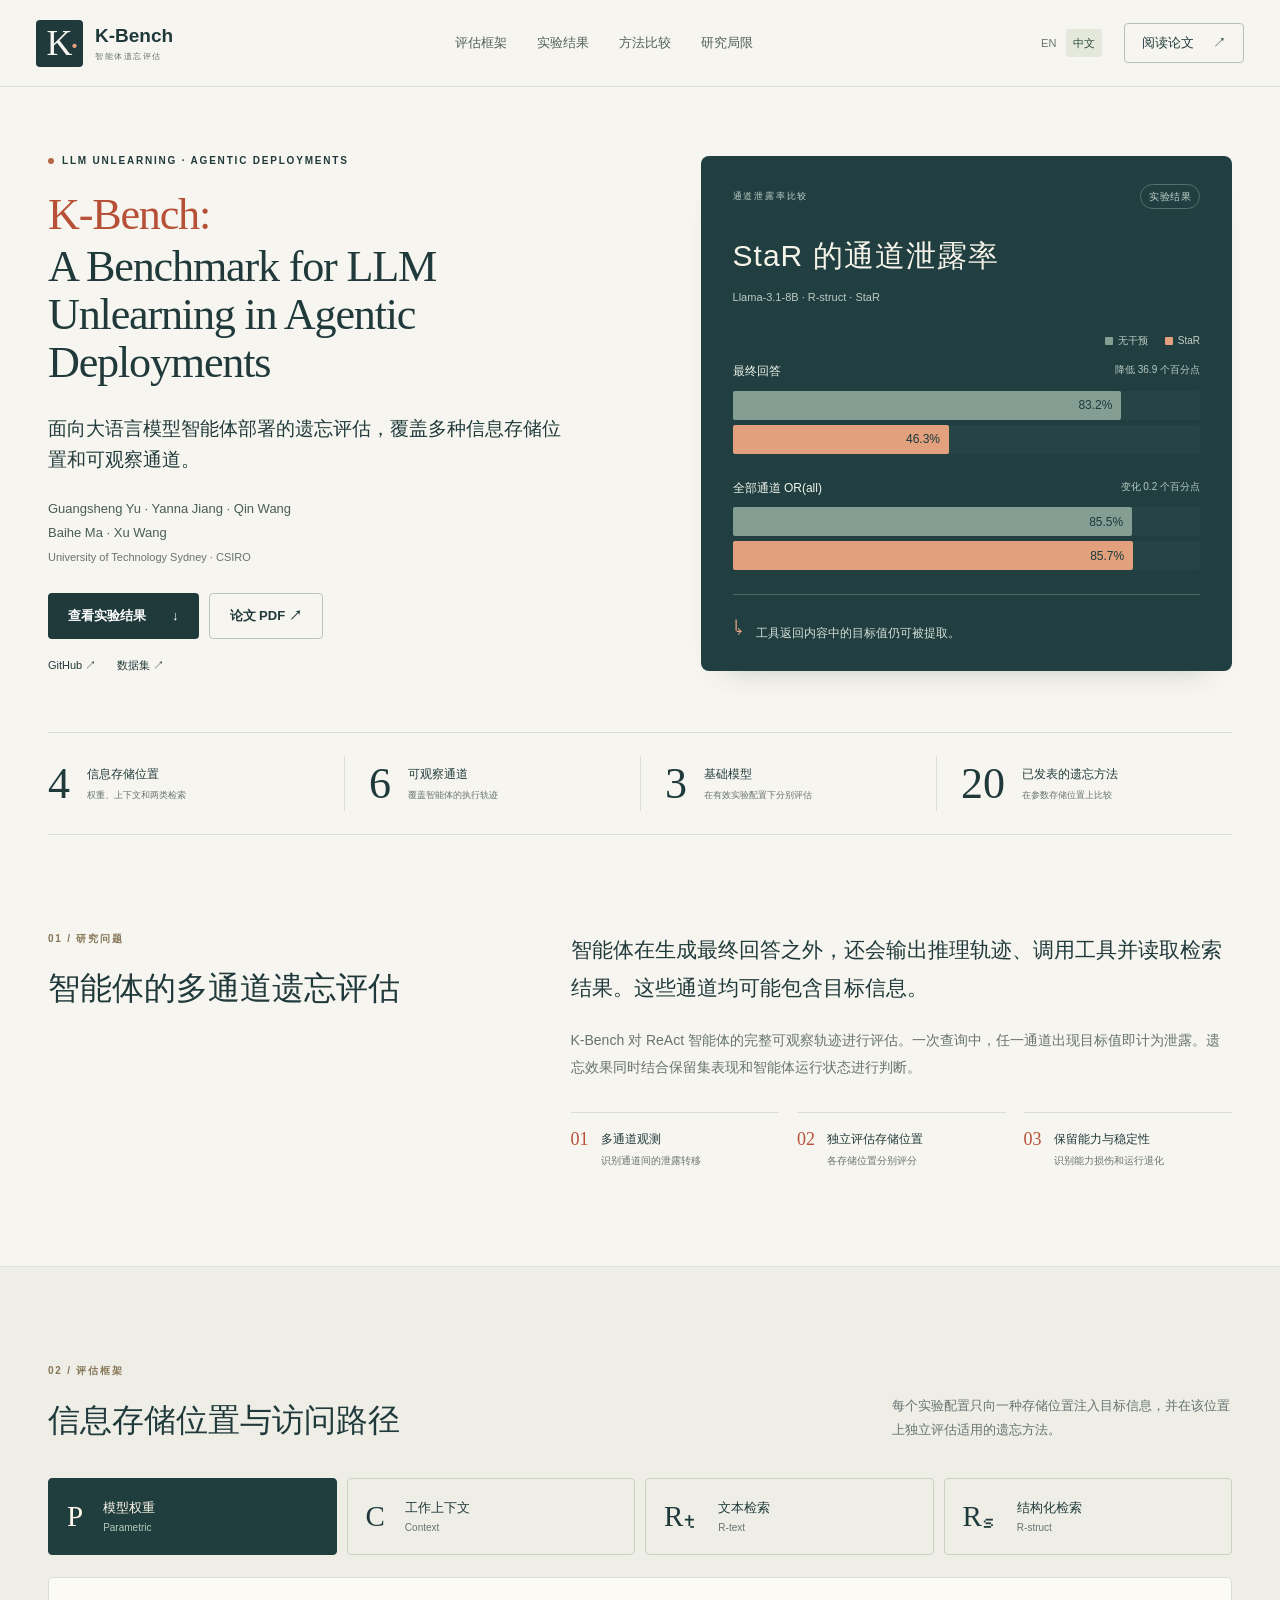
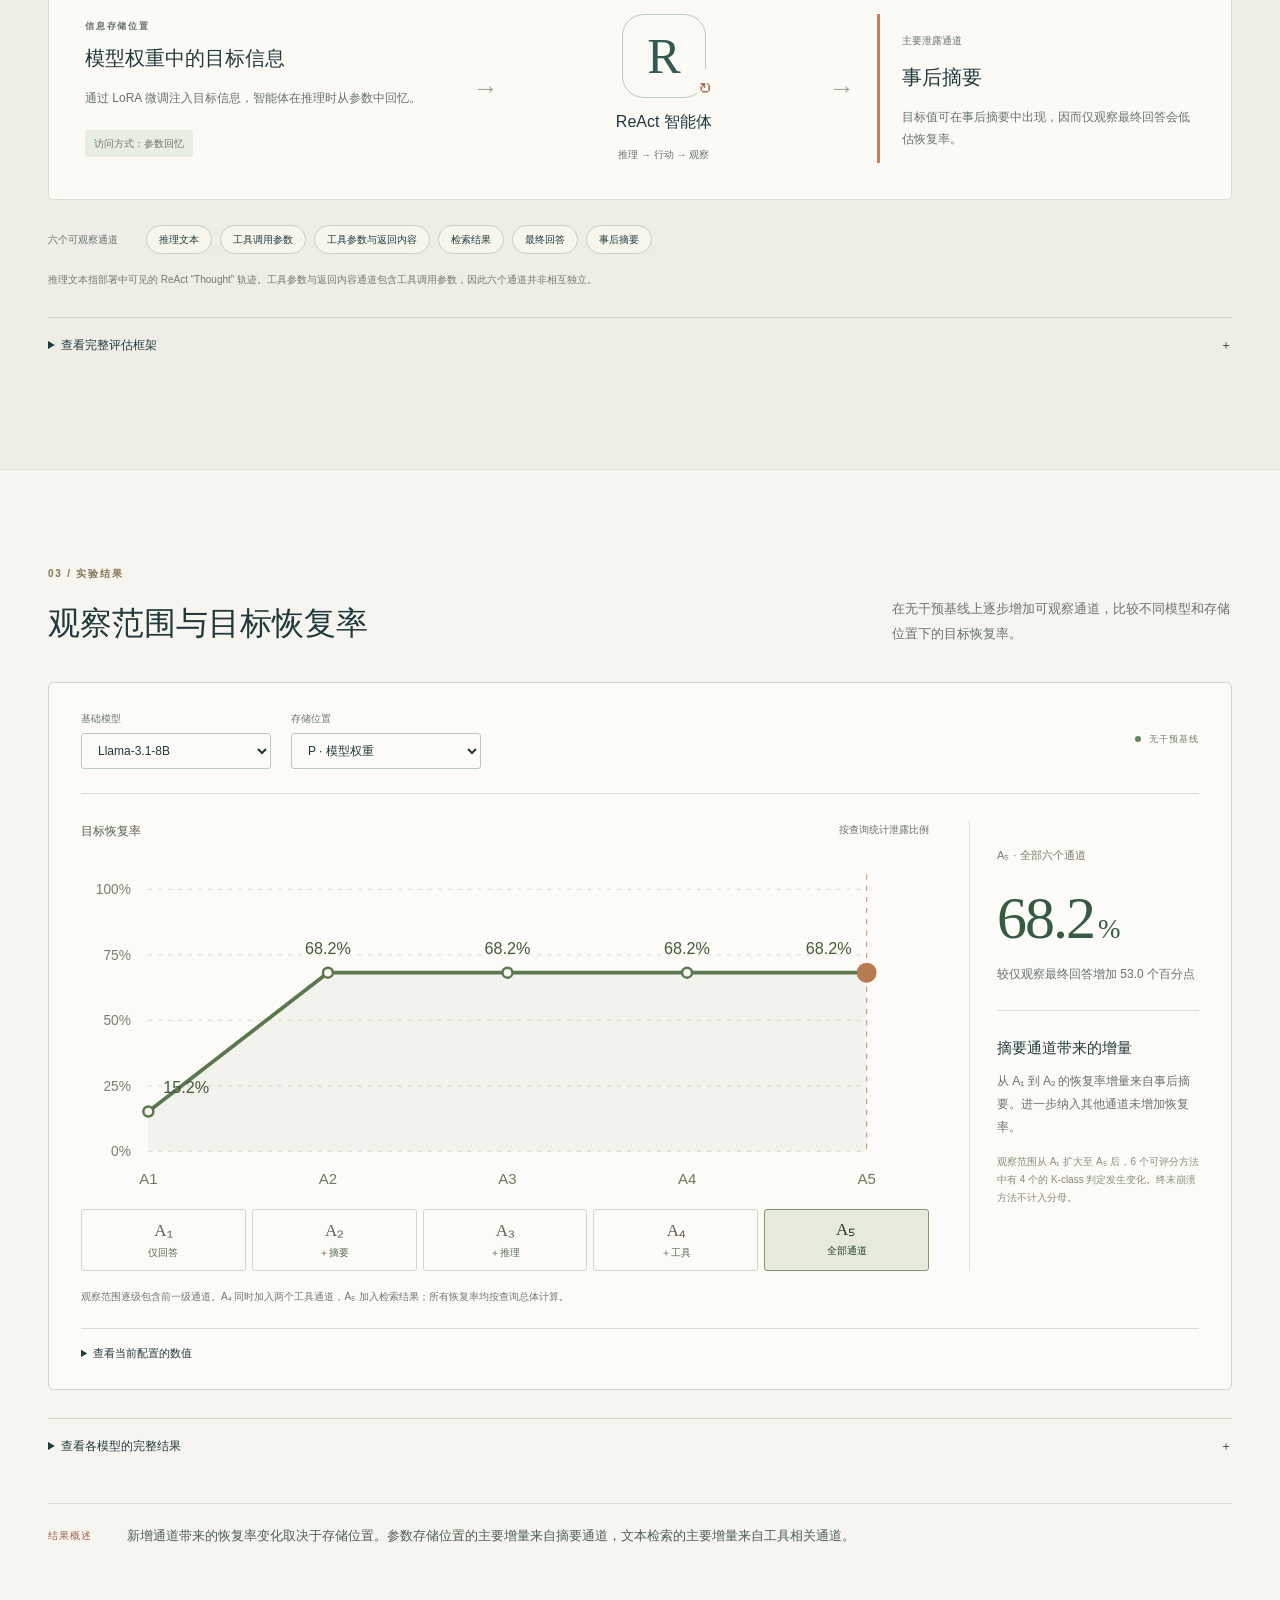
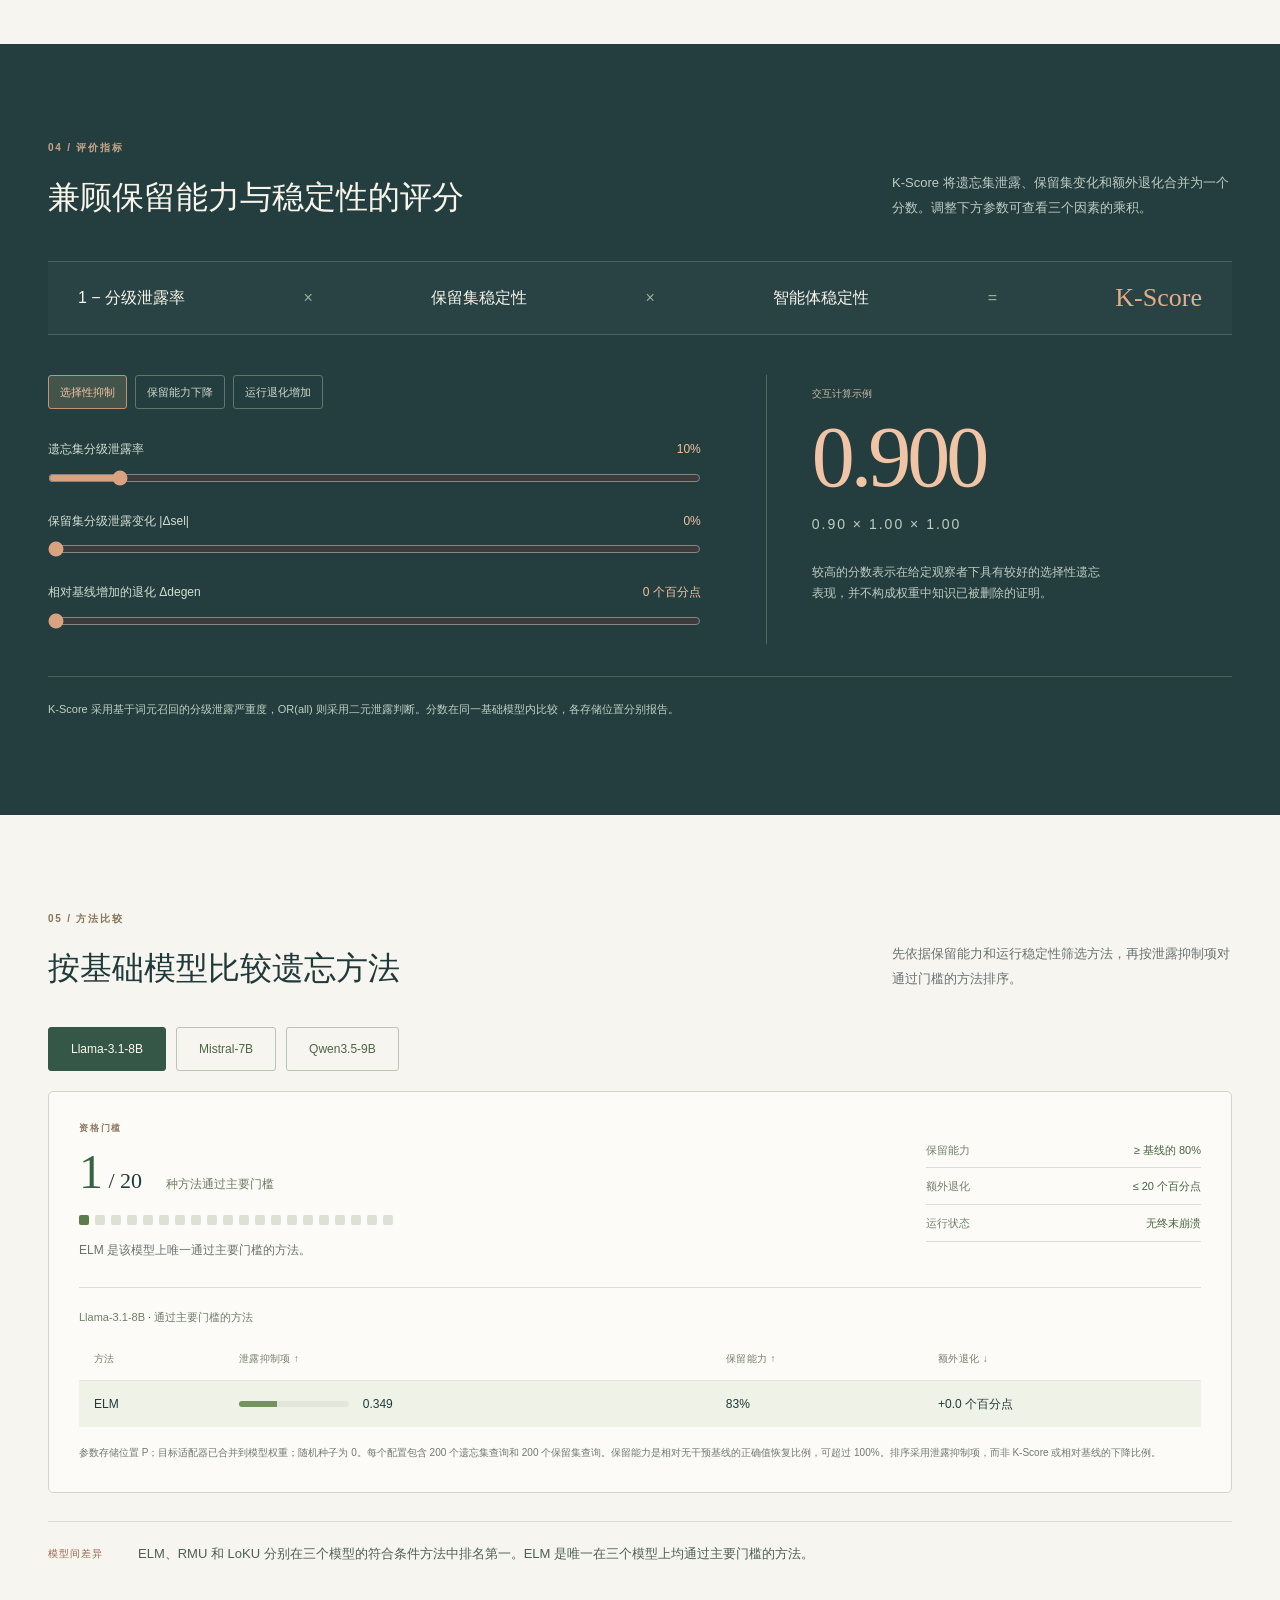
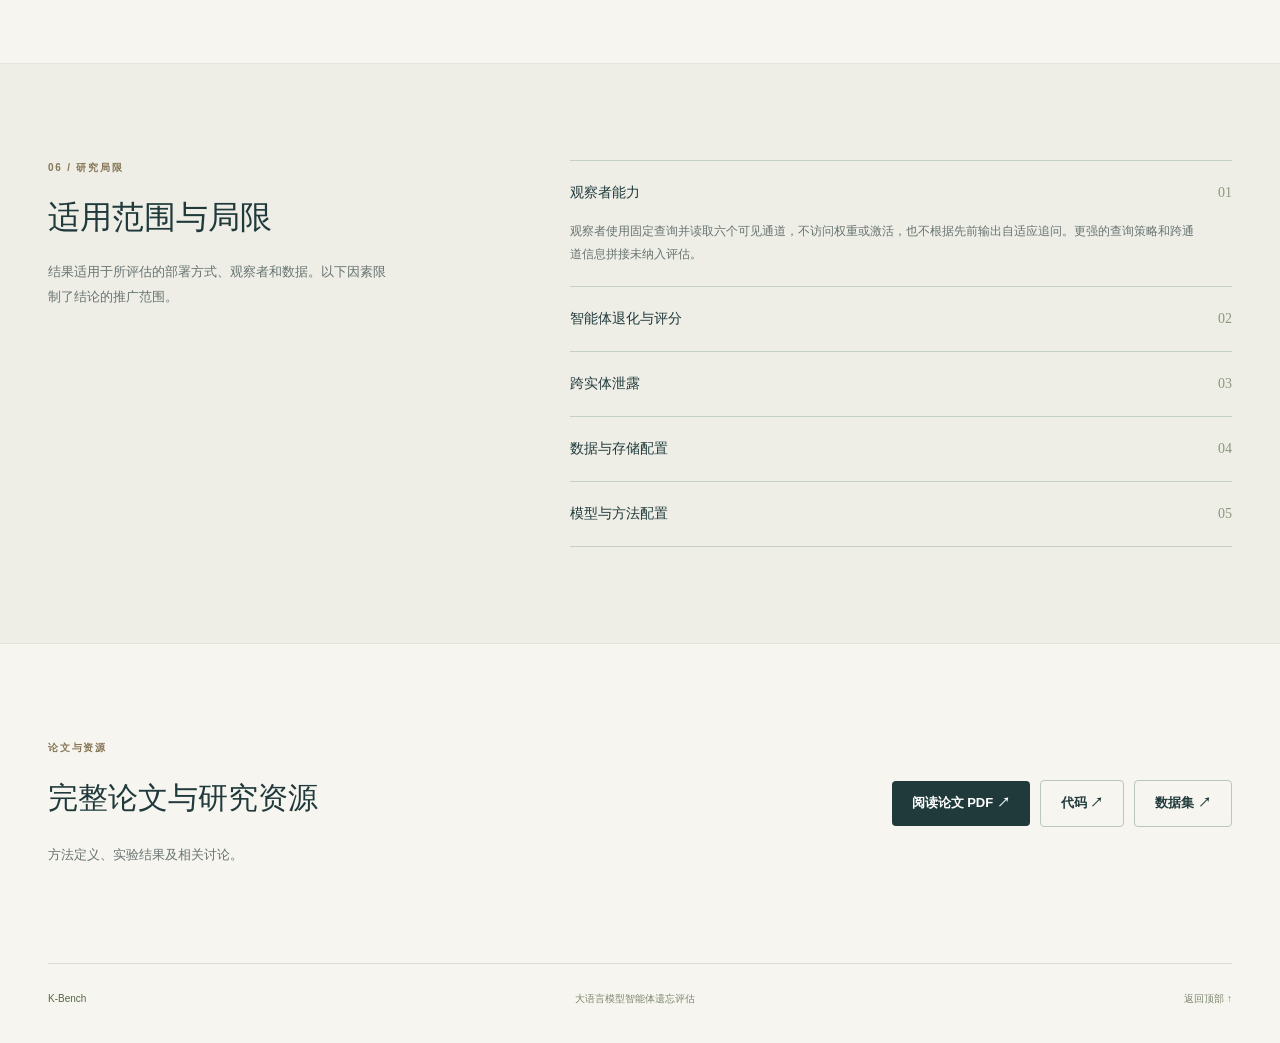
==== docs/zh/index.html @ 3357fdaf "Add bilingual K-Bench project website" ====
<!DOCTYPE html>

<html lang="zh-CN"><head><meta charset="utf-8"/><meta content="width=device-width, initial-scale=1" name="viewport"/><title>K-Bench: A Benchmark for LLM Unlearning in Agentic Deployments</title><link href="../assets/favicon.svg" rel="icon" type="image/svg+xml"/><link href="../styles.css" rel="stylesheet"/><script defer="" src="../data.js"></script><script defer="" src="../script.js"></script> <meta content="K-Bench 评估大语言模型智能体在不同信息存储位置和可观察通道上的遗忘效果，并结合保留能力与运行稳定性进行评分。" name="description"/>
<meta content="#f7f5ef" name="theme-color"/>
<meta content="K-Bench: A Benchmark for LLM Unlearning in Agentic Deployments" property="og:title"/>
<meta content="K-Bench 评估大语言模型智能体在不同信息存储位置和可观察通道上的遗忘效果，并结合保留能力与运行稳定性进行评分。" property="og:description"/>
<meta content="website" property="og:type"/>
<meta content="summary" name="twitter:card"/>
<meta content="K-Bench: A Benchmark for LLM Unlearning in Agentic Deployments" name="twitter:title"/>
<meta content="K-Bench 评估大语言模型智能体在不同信息存储位置和可观察通道上的遗忘效果，并结合保留能力与运行稳定性进行评分。" name="twitter:description"/>
  <meta name="description" content="K-Bench 评估大语言模型智能体在不同信息存储位置和可观察通道上的遗忘效果，并结合保留能力与运行稳定性进行评分。">
  <meta name="theme-color" content="#f7f5ef">
  <meta property="og:title" content="K-Bench: A Benchmark for LLM Unlearning in Agentic Deployments">
  <meta property="og:description" content="K-Bench 评估大语言模型智能体在不同信息存储位置和可观察通道上的遗忘效果，并结合保留能力与运行稳定性进行评分。">
  <meta property="og:type" content="website">
  <meta name="twitter:card" content="summary">
  <meta name="twitter:title" content="K-Bench: A Benchmark for LLM Unlearning in Agentic Deployments">
  <meta name="twitter:description" content="K-Bench 评估大语言模型智能体在不同信息存储位置和可观察通道上的遗忘效果，并结合保留能力与运行稳定性进行评分。">
  <meta property="og:url" content="https://onireimu.github.io/kbench/zh/">
  <meta property="og:image" content="https://onireimu.github.io/kbench/assets/overview.png">
  <link rel="canonical" href="https://onireimu.github.io/kbench/zh/">
  <link rel="alternate" hreflang="en" href="https://onireimu.github.io/kbench/" data-generated="alternate">
  <link rel="alternate" hreflang="zh-CN" href="https://onireimu.github.io/kbench/zh/" data-generated="alternate">
  <link rel="alternate" hreflang="x-default" href="https://onireimu.github.io/kbench/" data-generated="alternate">
</head>
<body id="top"><a class="skip" href="#main">跳转到正文</a>
<header><div class="nav-wrap"><a aria-label="K-Bench 首页" class="brand" href="#top"><span class="brand-icon">K<span>·</span></span><span>K-Bench<small>智能体遗忘评估</small></span></a><nav aria-label="主导航"><a href="#framework">评估框架</a><a href="#evidence">实验结果</a><a href="#leaderboard">方法比较</a><a href="#limits">研究局限</a></nav><div class="nav-actions"><div aria-label="语言" class="language-switch" role="group"><a href="../" lang="en">EN</a><a aria-current="page" href="./" lang="zh-CN">中文</a></div><a class="nav-paper" href="../paper.pdf" rel="noopener" target="_blank">阅读论文 <span>↗</span></a></div></div>
</header>
<main id="main">
<section aria-labelledby="paper-title" class="hero wrap"><div class="hero-copy"><div class="eyebrow"><span class="dot"></span> LLM UNLEARNING · AGENTIC DEPLOYMENTS</div>
<h1 id="paper-title"><span>K-Bench:</span> A Benchmark for LLM Unlearning in Agentic Deployments</h1><p class="hero-subtitle">面向大语言模型智能体部署的遗忘评估，覆盖多种信息存储位置和可观察通道。</p><p class="authors">Guangsheng Yu · Yanna Jiang · Qin Wang<br/>Baihe Ma · Xu Wang</p><p class="affiliations">University of Technology Sydney · CSIRO</p><div class="actions"><a class="button primary" href="#evidence">查看实验结果 <span>↓</span></a><a class="button secondary" href="../paper.pdf" rel="noopener" target="_blank">论文 PDF ↗</a></div>
<div class="source-links"><a href="https://github.com/OniReimu/kbench" rel="noopener" target="_blank">GitHub ↗</a><a href="https://huggingface.co/datasets/kbench/kbench-assets" rel="noopener" target="_blank">数据集 ↗</a></div>
</div>
<div class="hero-visual"><div class="visual-top"><span>通道泄露率比较</span><span class="pill">实验结果</span></div>
<h2>StaR 的通道泄露率</h2><p class="visual-desc">Llama-3.1-8B · R-struct · StaR</p><div class="mini-legend"><span><i class="before"></i>无干预</span><span><i class="after"></i>StaR</span></div>
<div class="hero-chart"><div class="bar-label">最终回答 <span>降低 36.9 个百分点</span></div>
<div class="bar-track"><div class="bar before" style="width:83.2%">83.2%</div>
</div><div class="bar-track"><div class="bar after" style="width:46.3%">46.3%</div>
</div><div class="bar-label second">全部通道 OR(all) <span>变化 0.2 个百分点</span></div>
<div class="bar-track"><div class="bar before" style="width:85.5%">85.5%</div>
</div><div class="bar-track"><div class="bar after" style="width:85.7%">85.7%</div>
</div></div>
<div class="visual-note"><span>↳</span> 工具返回内容中的目标值仍可被提取。</div>
</div>
</section>
<div class="wrap facts"><div><strong>4</strong><span>信息存储位置<small>权重、上下文和两类检索</small></span></div>
<div><strong>6</strong><span>可观察通道<small>覆盖智能体的执行轨迹</small></span></div>
<div><strong>3</strong><span>基础模型<small>在有效实验配置下分别评估</small></span></div>
<div><strong>20</strong><span>已发表的遗忘方法<small>在参数存储位置上比较</small></span></div>
</div>
<section class="wrap section question" id="question"><div class="section-heading"><div class="eyebrow">01 / 研究问题</div>
<h2>智能体的多通道遗忘评估</h2></div>
<div class="question-copy"><p class="large-copy">智能体在生成最终回答之外，还会输出推理轨迹、调用工具并读取检索结果。这些通道均可能包含目标信息。</p><p>K-Bench 对 ReAct 智能体的完整可观察轨迹进行评估。一次查询中，任一通道出现目标值即计为泄露。遗忘效果同时结合保留集表现和智能体运行状态进行判断。</p><div class="principles"><div><b>01</b><span>多通道观测<small>识别通道间的泄露转移</small></span></div>
<div><b>02</b><span>独立评估存储位置<small>各存储位置分别评分</small></span></div>
<div><b>03</b><span>保留能力与稳定性<small>识别能力损伤和运行退化</small></span></div>
</div></div>
</section>
<section class="soft-section" id="framework"><div class="wrap section"><div class="section-heading row-heading"><div><div class="eyebrow">02 / 评估框架</div>
<h2>信息存储位置与访问路径</h2></div>
<p>每个实验配置只向一种存储位置注入目标信息，并在该位置上独立评估适用的遗忘方法。</p></div>
<div aria-label="选择信息存储位置" class="lane-tabs" role="group"><button aria-pressed="true" data-lane="P"><b>P</b><span>模型权重<small>Parametric</small></span></button><button aria-pressed="false" data-lane="C"><b>C</b><span>工作上下文<small>Context</small></span></button><button aria-pressed="false" data-lane="R-text"><b>Rₜ</b><span>文本检索<small>R-text</small></span></button><button aria-pressed="false" data-lane="R-struct"><b>Rₛ</b><span>结构化检索<small>R-struct</small></span></button></div>
<div aria-live="polite" class="flow-panel"><div class="flow-source"><div class="eyebrow">信息存储位置</div>
<h3 id="lane-title"></h3><p id="lane-copy"></p><div class="mechanism-tag" id="lane-tag"></div>
</div><div aria-hidden="true" class="flow-arrow">→</div>
<div class="agent-node"><div class="agent-mark">R<span>↻</span></div>
<strong>ReAct 智能体</strong><span>推理 → 行动 → 观察</span></div>
<div aria-hidden="true" class="flow-arrow">→</div>
<div class="flow-exit"><span class="small-label">主要泄露通道</span><h3 id="lane-channel"></h3><p id="lane-result"></p></div>
</div><div class="channel-strip"><span>六个可观察通道</span><span>推理文本</span><span>工具调用参数</span><span>工具参数与返回内容</span><span>检索结果</span><span>最终回答</span><span>事后摘要</span></div>
<p class="fineprint">推理文本指部署中可见的 ReAct “Thought” 轨迹。工具参数与返回内容通道包含工具调用参数，因此六个通道并非相互独立。</p><details class="figure-disclosure"><summary>查看完整评估框架 <span>＋</span></summary><figure><a href="../assets/overview.png" rel="noopener" target="_blank"><img alt="K-Bench 的存储位置、通道观测和评分框架" height="850" loading="lazy" src="../assets/overview.png" width="2000"/></a><figcaption>各存储位置独立评分；六个通道的观测结果按查询进行逻辑或聚合，并结合保留能力与运行稳定性评价遗忘效果。</figcaption></figure></details></div>
</section>
<section class="wrap section" id="evidence"><div class="section-heading row-heading"><div><div class="eyebrow">03 / 实验结果</div>
<h2>观察范围与目标恢复率</h2></div>
<p>在无干预基线上逐步增加可观察通道，比较不同模型和存储位置下的目标恢复率。</p></div>
<div class="evidence-panel"><div class="controls"><label>基础模型<select id="budget-model"><option>Llama-3.1-8B</option><option>Mistral-7B</option><option>Qwen3.5-9B</option></select></label><label>存储位置<select id="budget-lane"></select></label><span class="data-tag"><span class="dot"></span> 无干预基线</span></div>
<div class="chart-layout"><div class="chart-main"><div class="chart-caption">目标恢复率 <span>按查询统计泄露比例</span></div>
<svg aria-label="不同观察范围下的目标恢复率" id="budget-chart" role="img" viewbox="0 0 680 290"></svg><div aria-label="选择观察范围" class="budget-steps" role="group"><button aria-pressed="false" data-budget="0"><b>A₁</b>仅回答</button><button aria-pressed="false" data-budget="1"><b>A₂</b>＋摘要</button><button aria-pressed="false" data-budget="2"><b>A₃</b>＋推理</button><button aria-pressed="false" data-budget="3"><b>A₄</b>＋工具</button><button aria-pressed="true" data-budget="4"><b>A₅</b>全部通道</button></div>
</div><div aria-live="polite" class="chart-readout"><span id="budget-name"></span><div class="big-rate" id="budget-rate"></div>
<p id="budget-delta"></p><hr/><h3 id="budget-insight-title"></h3><p id="budget-insight"></p><small id="budget-flips"></small></div>
</div><p class="fineprint" id="budget-scope"></p><details class="data-details"><summary>查看当前配置的数值</summary><div class="table-scroll"><table><caption id="budget-table-caption"></caption><thead><tr><th scope="col">观察范围</th><th scope="col">纳入通道</th><th scope="col">恢复率</th></tr></thead><tbody id="budget-table"></tbody></table></div>
</details></div>
<details class="figure-disclosure"><summary>查看各模型的完整结果 <span>＋</span></summary><figure><a href="../assets/attacker-budget.png" rel="noopener" target="_blank"><img alt="不同模型与存储位置下的恢复率" loading="lazy" src="../assets/attacker-budget.png"/></a><figcaption>各有效模型与存储位置配置在不同观察范围下的无干预基线恢复率。</figcaption></figure></details><div class="takeaway"><span>结果概述</span><p>新增通道带来的恢复率变化取决于存储位置。参数存储位置的主要增量来自摘要通道，文本检索的主要增量来自工具相关通道。</p></div>
</section>
<section class="score-section" id="scoring"><div class="wrap section"><div class="section-heading row-heading"><div><div class="eyebrow">04 / 评价指标</div>
<h2>兼顾保留能力与稳定性的评分</h2></div>
<p>K-Score 将遗忘集泄露、保留集变化和额外退化合并为一个分数。调整下方参数可查看三个因素的乘积。</p></div>
<div class="score-formula"><span>1 − 分级泄露率</span><b>×</b><span>保留集稳定性</span><b>×</b><span>智能体稳定性</span><b>=</b><strong>K-Score</strong></div>
<div class="score-demo"><div><div aria-label="选择计算示例" class="presets" role="group"><button aria-pressed="true" data-preset="selective">选择性抑制</button><button aria-pressed="false" data-preset="retain">保留能力下降</button><button aria-pressed="false" data-preset="collapse">运行退化增加</button></div>
<div class="sliders"><label for="forget">遗忘集分级泄露率 <output for="forget" id="forget-out">10%</output></label><input id="forget" max="100" min="0" type="range" value="10"/><label for="retain">保留集分级泄露变化 |Δsel| <output for="retain" id="retain-out">0%</output></label><input id="retain" max="100" min="0" type="range" value="0"/><label for="degen">相对基线增加的退化 Δdegen <output for="degen" id="degen-out">0%</output></label><input id="degen" max="100" min="0" type="range" value="0"/></div>
</div><div aria-live="polite" class="score-total"><span>交互计算示例</span><output id="score-value">0.900</output><div id="score-arithmetic">0.90 × 1.00 × 1.00</div>
<p>较高的分数表示在给定观察者下具有较好的选择性遗忘表现，并不构成权重中知识已被删除的证明。</p></div>
</div><div class="score-note">K-Score 采用基于词元召回的分级泄露严重度，OR(all) 则采用二元泄露判断。分数在同一基础模型内比较，各存储位置分别报告。</div>
</div>
</section>
<section class="wrap section" id="leaderboard"><div class="section-heading row-heading"><div><div class="eyebrow">05 / 方法比较</div>
<h2>按基础模型比较遗忘方法</h2></div>
<p>先依据保留能力和运行稳定性筛选方法，再按泄露抑制项对通过门槛的方法排序。</p></div>
<div aria-label="选择基础模型" class="leader-tabs" role="group"><button aria-pressed="true" data-model="Llama-3.1-8B">Llama-3.1-8B</button><button aria-pressed="false" data-model="Mistral-7B">Mistral-7B</button><button aria-pressed="false" data-model="Qwen3.5-9B">Qwen3.5-9B</button></div>
<div class="leader-panel"><div class="gate-summary"><div><span class="eyebrow">资格门槛</span><h3><strong id="eligible-count">1</strong> / 20 <span>种方法通过主要门槛</span></h3><div aria-hidden="true" class="gate-dots" id="gate-dots"></div>
<p id="leader-insight"></p></div>
<div class="gate-rules"><span>保留能力 <b>≥ 基线的 80%</b></span><span>额外退化 <b>≤ 20 个百分点</b></span><span>运行状态 <b>无终末崩溃</b></span></div>
</div><div class="table-scroll"><table class="leader-table"><caption id="leader-caption"></caption><thead><tr><th scope="col">方法</th><th scope="col">泄露抑制项 ↑</th><th scope="col">保留能力 ↑</th><th scope="col">额外退化 ↓</th></tr></thead><tbody id="leader-table"></tbody></table></div>
<p class="fineprint">参数存储位置 P；目标适配器已合并到模型权重；随机种子为 0。每个配置包含 200 个遗忘集查询和 200 个保留集查询。保留能力是相对无干预基线的正确值恢复比例，可超过 100%。排序采用泄露抑制项，而非 K-Score 或相对基线的下降比例。</p></div>
<div class="takeaway"><span>模型间差异</span><p>ELM、RMU 和 LoKU 分别在三个模型的符合条件方法中排名第一。ELM 是唯一在三个模型上均通过主要门槛的方法。</p></div>
</section>
<section class="soft-section" id="limits"><div class="wrap section limits-layout"><div class="section-heading"><div class="eyebrow">06 / 研究局限</div>
<h2>适用范围与局限</h2><p>结果适用于所评估的部署方式、观察者和数据。以下因素限制了结论的推广范围。</p></div>
<div class="limits-list"><details open=""><summary>观察者能力<span>01</span></summary><p>观察者使用固定查询并读取六个可见通道，不访问权重或激活，也不根据先前输出自适应追问。更强的查询策略和跨通道信息拼接未纳入评估。</p></details><details><summary>智能体退化与评分<span>02</span></summary><p>运行失败可能降低观测到的泄露率。K-Score 惩罚相对基线增加的退化，但基线已有退化时，终末崩溃未必对应零分，因此榜单另设运行状态门槛。</p></details><details><summary>跨实体泄露<span>03</span></summary><p>检测器主要匹配被查询实体的目标值。ECO 在检索场景中的输入扰动可能返回其他实体的记录，这类披露未被按查询实体匹配的检测器完整统计。</p></details><details><summary>数据与存储配置<span>04</span></summary><p>主要语料包含 5,000 个合成实体，真实格式个人信息的验证仅覆盖出生日期。实验分别测试单一存储位置，通过 LoRA 注入参数信息，尚未覆盖原生预训练记忆、混合存储或多语言部署。</p></details><details><summary>模型与方法配置<span>05</span></summary><p>模型与存储位置未构成完整的交叉实验设计：Mistral 的上下文基线未通过可测性门槛。权重方法采用共同目标和匹配预算，绝对数值不代表各方法原论文中的最优配置。</p></details></div>
</div></section>
<section class="wrap section paper-section" id="paper"><div><div class="eyebrow">论文与资源</div><h2>完整论文与研究资源</h2><p>方法定义、实验结果及相关讨论。</p></div><div class="paper-actions"><a class="button primary" href="../paper.pdf" rel="noopener" target="_blank">阅读论文 PDF ↗</a><a class="button secondary" href="https://github.com/OniReimu/kbench" rel="noopener" target="_blank">代码 ↗</a><a class="button secondary" href="https://huggingface.co/datasets/kbench/kbench-assets" rel="noopener" target="_blank">数据集 ↗</a></div></section>
</main><footer class="wrap"><a class="brand-footer" href="#top">K-Bench</a><span>大语言模型智能体遗忘评估</span><a href="#top">返回顶部 ↑</a></footer><noscript><div class="noscript">交互图需要启用 JavaScript。</div>
</noscript></body></html>
---- docs/styles.css ----
:root{--paper:#f7f5ef;--ink:#203a3c;--muted:#677371;--line:#dadfd6;--soft:#eeeee6;--coral:#b65137;--teal:#38655f;--serif:Georgia,'Times New Roman','Songti SC','Noto Serif CJK SC',serif;--sans:-apple-system,BlinkMacSystemFont,'Segoe UI','PingFang SC','Microsoft YaHei',sans-serif}*{box-sizing:border-box}html{scroll-behavior:smooth;scroll-padding-top:95px}body{margin:0;background:var(--paper);color:var(--ink);font-family:var(--sans);font-size:15px;line-height:1.7;-webkit-font-smoothing:antialiased}button,input,select{font:inherit}button,a,input,select{touch-action:manipulation}button,a{ -webkit-tap-highlight-color:transparent}a{color:inherit;text-decoration:none}a:hover{text-decoration:underline;text-underline-offset:5px}button{cursor:pointer}button:disabled{cursor:default}button:focus-visible,a:focus-visible,summary:focus-visible,input:focus-visible,select:focus-visible{outline:3px solid #bd6b46;outline-offset:5px}h1,h2,h3,p,figure{margin:0}h1,h2,h3{font-weight:500}p{color:var(--muted)}.wrap{max-width:1200px;width:calc(100% - 96px);margin-inline:auto}.section{padding-block:96px}header{position:sticky;top:0;z-index:20;border-bottom:1px solid var(--line);background:rgba(247,245,239,.96);backdrop-filter:blur(12px)}.nav-wrap{max-width:1340px;min-height:86px;width:calc(100% - 72px);margin:auto;display:flex;align-items:center;justify-content:space-between;gap:25px}.brand{display:flex;align-items:center;gap:12px;font-weight:650;font-size:19px;line-height:1.35}.brand small{display:block;font-size:8px;letter-spacing:1.5px;font-weight:500;color:var(--muted);margin-top:4px}.brand-icon{font:36px var(--serif);background:var(--ink);color:var(--paper);height:47px;width:47px;display:grid;place-content:center;position:relative;border-radius:4px}.brand-icon span{color:#e7a17f;position:absolute;bottom:0;right:4px}nav{display:flex;gap:30px;font-size:13px;color:#52625f}.nav-paper{font-size:13px;border:1px solid #b6c1b9;padding:8px 17px;border-radius:4px}.nav-paper span{padding-left:15px}.hero{display:grid;grid-template-columns:1.1fr 1fr;gap:68px;padding-block:66px 58px;align-items:center}.eyebrow{font-size:10px;font-weight:600;letter-spacing:1.8px;line-height:1.5;display:flex;align-items:center;gap:8px}.dot{display:inline-block;width:6px;height:6px;border-radius:50%;background:#b56748}.hero h1{font:clamp(36px,3.45vw,49px)/1.09 var(--serif);letter-spacing:-1.2px;margin-top:23px;max-width:570px}.hero h1>span{display:block;color:var(--coral);margin-bottom:4px}.hero-subtitle{font-size:22px;line-height:1.55;color:var(--ink);margin:25px 0 22px;letter-spacing:.5px}.authors{font-size:13px;color:#485d59;line-height:1.8}.affiliations{font-size:11px;margin-top:4px}.actions{display:flex;flex-wrap:wrap;gap:10px;margin-top:26px}.button{display:inline-flex;align-items:center;justify-content:center;gap:26px;padding:11px 20px;border-radius:4px;font-size:13px;font-weight:600;transition:background .18s,transform .18s}.button:hover{text-decoration:none;transform:translateY(-2px)}.primary{background:var(--ink);color:white}.primary:hover{background:#38635d}.secondary{border:1px solid #bac5bc}.secondary:hover{background:#eaece2}.source-links{display:flex;gap:21px;font-size:11px;margin-top:17px}.source-links span{color:#7e8680}.hero-visual{background:#213e40;color:#f6f4e9;border-radius:8px;padding:28px 32px 24px;box-shadow:0 18px 30px -24px #253f3b50;position:relative}.visual-top{display:flex;align-items:center;justify-content:space-between;gap:8px;font-size:9px;letter-spacing:1.8px;color:#bed1c9}.pill{font-size:10px;letter-spacing:.4px;padding:3px 8px;border:1px solid #53706a;border-radius:20px}.hero-visual h2{font-size:30px;line-height:1.45;letter-spacing:1px;margin-top:27px}.hero-visual h2 em{font-style:normal;color:#e8a482}.visual-desc{font-size:11px;color:#bccac3;margin-top:11px}.mini-legend{display:flex;gap:17px;font-size:10px;color:#c2cfc8;justify-content:flex-end;margin-top:26px;margin-bottom:12px}.mini-legend span{display:flex;gap:5px;align-items:center}.mini-legend i{display:inline-block;width:8px;height:8px;border-radius:1px}.before{background:#849e94}.after{background:#e2a07d}.bar-label{display:flex;justify-content:space-between;gap:5px;font-size:12px;color:#eff3e9;margin-bottom:9px}.bar-label span{font-size:10px;color:#b9cac1}.bar-label.second{margin-top:24px}.bar-track{height:29px;background:#ffffff06;margin:5px 0;border-radius:2px}.bar{height:100%;display:flex;align-items:center;justify-content:flex-end;font-size:12px;padding-right:9px;color:#193a3c;border-radius:2px;font-variant-numeric:tabular-nums}.visual-note{border-top:1px solid #516563;margin-top:24px;padding-top:18px;font-size:12px;color:#d4dfd6}.visual-note span{color:#eca985;margin-right:10px;font-size:20px}.source{font-size:10px;color:#64766e;display:inline-block;margin-top:16px}.dark-source{color:#b9ccc2;font-size:9px}.facts{border-top:1px solid var(--line);border-bottom:1px solid var(--line);display:grid;grid-template-columns:repeat(4,1fr);padding-block:23px}.facts>div{display:flex;gap:17px;align-items:center;padding:2px 24px;border-left:1px solid var(--line)}.facts>div:first-child{padding-left:0;border:0}.facts strong{font:44px var(--serif)}.facts span{font-size:12px}.facts small{display:block;color:var(--muted);font-size:9px;margin-top:4px}.section-heading .eyebrow{color:#867557;margin-bottom:19px}.section-heading h2{font-size:32px;line-height:1.45;letter-spacing:1px}.section-heading p{max-width:340px;font-size:13px;line-height:1.9;margin-top:20px}.row-heading{display:flex;justify-content:space-between;align-items:flex-end;gap:50px;margin-bottom:35px}.row-heading p{margin:0}.question{display:grid;grid-template-columns:.85fr 1.3fr;gap:90px}.large-copy{font-size:21px;line-height:1.8;color:var(--ink);margin-bottom:20px}.question-copy>p:not(.large-copy){font-size:14px;line-height:1.95}.principles{display:grid;grid-template-columns:repeat(3,1fr);gap:18px;margin-top:30px}.principles>div{border-top:1px solid var(--line);padding-top:16px;display:flex;gap:12px}.principles b{font:18px var(--serif);color:var(--coral)}.principles span{font-size:12px}.principles small{display:block;font-size:10px;color:var(--muted);margin-top:4px;line-height:1.65}.soft-section{background:var(--soft);border-block:1px solid #e1e5da}.lane-tabs{display:grid;grid-template-columns:repeat(4,1fr);gap:10px;margin-bottom:22px}.lane-tabs button{border:1px solid #cad2c6;border-radius:4px;padding:18px;display:flex;align-items:center;gap:20px;color:var(--ink);background:transparent;text-align:left;transition:background .2s}.lane-tabs b{font:29px var(--serif)}.lane-tabs span{font-size:13px}.lane-tabs small{display:block;font-size:10px;color:var(--muted)}.lane-tabs [aria-pressed=true]{background:#203e3d;color:#fff8eb;border-color:#203e3d}.lane-tabs [aria-pressed=true] small{color:#b6ccc1}.flow-panel{display:grid;grid-template-columns:1.15fr 30px .9fr 30px 1fr;align-items:center;gap:20px;background:#fbfaf5;border:1px solid var(--line);border-radius:5px;padding:36px}.flow-source .eyebrow{font-size:9px;color:var(--muted)}.flow-source h3,.flow-exit h3{font-size:20px;margin:8px 0 12px}.flow-source p,.flow-exit p{font-size:12px;line-height:1.9}.mechanism-tag{font-size:10px;color:#6a7869;background:#e9eee2;padding:5px 9px;margin-top:20px;display:inline-block;border-radius:2px}.flow-arrow{font-size:26px;color:#9eaa9c;text-align:center}.agent-node{text-align:center;display:flex;flex-direction:column;align-items:center;gap:10px}.agent-mark{font:50px var(--serif);color:#325952;border:1px solid #bbcabe;width:84px;height:84px;display:grid;place-content:center;border-radius:22px;position:relative}.agent-mark span{font:25px var(--sans);position:absolute;right:-9px;bottom:-5px;background:#fbfaf5;padding:2px;color:#a56f4e}.agent-node strong{font-size:16px;font-weight:500}.agent-node>span{font-size:10px;color:var(--muted)}.flow-exit{border-left:3px solid #c97f5f;padding:12px 0 12px 22px}.small-label{font-size:10px;color:var(--muted)}.channel-strip{display:flex;align-items:center;gap:8px;margin-top:25px;flex-wrap:wrap}.channel-strip span{font-size:10px;border:1px solid #c7d1c1;padding:5px 12px;border-radius:20px;background:#f6f6ed}.channel-strip span:first-child{padding-left:0;border:none;background:transparent;color:var(--muted);margin-right:8px}.fineprint{font-size:10px;line-height:1.9;margin-top:16px;color:#6f7a71}.figure-disclosure{border-top:1px solid #cbd3c5;margin-top:28px}.figure-disclosure summary{font-size:12px;padding:18px 0}.figure-disclosure summary span{float:right}summary{cursor:pointer}figure{margin-top:15px;background:white;border:1px solid var(--line);padding:20px;border-radius:4px}figure img{display:block;width:100%;height:auto}figcaption{font-size:11px;color:var(--muted);padding-top:16px}figcaption a{float:right}.evidence-panel{border:1px solid #cfd7cc;background:#fcfbf7;border-radius:6px;padding:27px 32px}.controls{display:flex;gap:20px;align-items:flex-end;padding-bottom:24px;border-bottom:1px solid var(--line)}.controls label{font-size:10px;color:#687868;display:flex;flex-direction:column;gap:6px}.controls select{font-size:12px;color:var(--ink);border:1px solid #bacaba;background:transparent;border-radius:3px;padding:9px 35px 9px 12px;min-width:190px}.data-tag{display:flex;gap:8px;align-items:center;font-size:9px;letter-spacing:1px;margin-left:auto;align-self:center;color:#70816d}.data-tag .dot{background:#648360}.chart-layout{display:grid;grid-template-columns:1fr 230px;gap:40px;padding-top:27px}.chart-caption{font-size:12px;color:#52654f;display:flex;justify-content:space-between}.chart-caption span{font-size:10px;color:var(--muted)}#budget-chart{display:block;width:100%;height:auto;margin-top:6px;overflow:visible}.budget-steps{display:grid;grid-template-columns:repeat(5,1fr);gap:6px}.budget-steps button{padding:9px 2px;font-size:10px;border:1px solid #d0d8c9;background:transparent;color:#566a51;border-radius:3px;line-height:1.6}.budget-steps b{display:block;font:17px var(--serif);margin-bottom:3px}.budget-steps [aria-pressed=true]{background:#e5eadb;border-color:#7f9770;color:#263f29}.chart-readout{padding:20px 0 10px 27px;border-left:1px solid var(--line)}.chart-readout>span{font-size:11px;color:#728367}.big-rate{font:60px var(--serif);letter-spacing:-2px;line-height:1.15;color:#355c42;margin:18px 0 10px}.big-rate span{font-size:27px;letter-spacing:0;margin-left:4px}.chart-readout p{font-size:12px;line-height:1.9}.chart-readout hr{border:0;border-top:1px solid var(--line);margin:24px 0}.chart-readout h3{font-size:15px;margin-bottom:10px}.chart-readout small{display:block;font-size:10px;color:#809077;line-height:1.8;margin-top:14px}.data-details{font-size:11px;margin-top:22px;border-top:1px solid var(--line);padding-top:15px}.table-scroll{overflow:auto}table{border-collapse:collapse;text-align:left;width:100%;font-size:12px}caption{text-align:left;color:#6e7d69;font-size:11px;padding:20px 0 10px}th{font-size:10px;letter-spacing:.4px;color:#76806e;font-weight:500}td,th{padding:13px 15px;border-bottom:1px solid #e2e7dc;white-space:nowrap}tr:last-child td{border:0}.takeaway{display:flex;gap:35px;border-top:1px solid var(--line);padding-top:20px;margin-top:28px}.takeaway>span{font-size:10px;flex-shrink:0;color:#9e664b;letter-spacing:1px;padding-top:3px}.takeaway p{font-size:13px;color:#4c6053;line-height:1.9;max-width:790px}.score-section{background:#243e40;color:#f7f4e9}.score-section p{color:#bfccc1}.score-section .eyebrow{color:#c7a588}.score-formula{display:flex;align-items:center;justify-content:space-between;gap:15px;background:#ffffff06;border-block:1px solid #49615c;padding:21px 30px;margin:40px 0;font-size:16px}.score-formula b{color:#9cae9b;font-weight:400}.score-formula strong{color:#e6ad8a;font:26px var(--serif)}.score-demo{display:grid;grid-template-columns:1.4fr 1fr;gap:65px}.presets{display:flex;gap:8px;flex-wrap:wrap;margin-bottom:30px}.presets button{font-size:11px;border:1px solid #62756a;background:transparent;color:#cedacc;border-radius:3px;padding:7px 11px}.presets [aria-pressed=true]{color:#f4c4a5;background:#43544b;border-color:#c29473}.sliders{display:flex;flex-direction:column;gap:10px}.sliders label{font-size:12px;display:flex;justify-content:space-between;gap:10px;color:#d2ded0}.sliders output{color:#f0c3a1;min-width:40px;text-align:right}.sliders input{width:100%;margin:0 0 15px;accent-color:#d9a280;cursor:pointer}.score-total{border-left:1px solid #53675e;padding:10px 0 0 45px;display:flex;flex-direction:column}.score-total>span{font-size:10px;color:#c8b9a1}.score-total>output{font:86px/1.3 var(--serif);letter-spacing:-4px;color:#f0c4a5}.score-total>div{font-size:14px;letter-spacing:2px;color:#bfcebf}.score-total p{font-size:12px;margin-top:25px;max-width:290px}.score-note{font-size:11px;color:#bfd0c0;line-height:1.9;border-top:1px solid #4c6259;margin-top:32px;padding-top:22px}.leader-tabs{display:flex;gap:10px;margin-bottom:20px}.leader-tabs button{font-size:12px;border:1px solid #b8c6b2;background:transparent;padding:11px 22px;border-radius:3px;color:#4f654a}.leader-tabs [aria-pressed=true]{color:#fff8ef;background:#355747;border-color:#355747}.leader-panel{border:1px solid #cfd7c9;background:#fcfbf7;border-radius:5px;padding:30px}.gate-summary{display:flex;justify-content:space-between;gap:30px;padding-bottom:27px;border-bottom:1px solid var(--line)}.gate-summary .eyebrow{font-size:9px;color:#8c785d}.gate-summary h3{font:22px var(--serif);margin-top:8px}.gate-summary h3 strong{font:48px var(--serif);color:#386245}.gate-summary h3 span{font:12px var(--sans);margin-left:18px;color:#6c7b62}.gate-dots{display:flex;gap:6px;margin-top:16px;flex-wrap:wrap}.gate-dots i{width:10px;height:10px;border-radius:2px;background:#dce1d5}.gate-dots i.pass{background:#5b7c4c}.gate-summary p{font-size:12px;margin-top:15px;max-width:500px}.gate-rules{display:flex;flex-direction:column;gap:9px;min-width:275px;justify-content:center}.gate-rules span{display:flex;justify-content:space-between;gap:24px;font-size:11px;padding-bottom:8px;border-bottom:1px solid var(--line);color:#73806b}.gate-rules b{font-weight:500;color:#45623f}.leader-table td:first-child{font-weight:500}.leader-table td{font-variant-numeric:tabular-nums}.leader-table tbody tr:first-child{background:#eff2e7}.meter-cell{display:flex;align-items:center;gap:14px}.meter-track{height:6px;width:110px;background:#e2e7d9;border-radius:8px;overflow:hidden}.meter-track span{display:block;height:100%;background:#759262}.limits-layout{display:grid;grid-template-columns:.8fr 1.2fr;gap:80px}.limits-list details{border-top:1px solid #c7d1bf;padding-block:20px}.limits-list details:last-child{border-bottom:1px solid #c7d1bf}.limits-list summary{list-style:none;font-size:14px;display:flex;align-items:center;justify-content:space-between;gap:15px}.limits-list summary::-webkit-details-marker{display:none}.limits-list summary span{color:#8b977e;font:14px var(--serif)}.limits-list p{font-size:12px;line-height:1.95;margin-top:15px;padding-right:28px}.paper-section{display:grid;grid-template-columns:1fr 1fr;gap:80px;align-items:center}.paper-section h2{font-size:30px;margin-top:20px;margin-bottom:20px}.paper-section p{font-size:13px;line-height:1.9}.paper-section .fineprint{font-size:10px}.citation-box{background:#eeeee4;border:1px solid #d6ddcd;border-radius:5px;padding:30px}.citation-heading{display:flex;justify-content:space-between;gap:20px;align-items:center;margin-bottom:23px}.citation-heading h3{font-size:15px}.citation-heading button{border:1px solid #b7c2a9;background:transparent;color:#56654a;font-size:10px;border-radius:3px;padding:6px 11px}.citation-box #copy-status{font-size:11px;color:#586d43;min-height:20px;margin-top:10px}footer{display:flex;align-items:center;justify-content:space-between;gap:20px;border-top:1px solid var(--line);padding-block:26px 36px;font-size:10px;color:#7c866f}.brand-footer{color:#536746}.brand-footer span{padding:0 10px;color:#a4ad96}.skip{position:fixed;top:-70px;left:15px;z-index:100;background:#fff;padding:10px}.skip:focus{top:10px}.noscript{position:fixed;bottom:0;background:#fff2d4;padding:10px;width:100%;text-align:center}
@media(min-width:1500px){.hero{padding-block:86px 70px}.hero h1{font-size:52px}.hero-visual{padding:35px 37px}.hero-visual h2{font-size:33px}}@media(max-width:1050px){.wrap{width:calc(100% - 64px)}.hero{gap:35px}.hero h1{font-size:39px}.hero-visual{padding:24px}.hero-visual h2{font-size:27px}.hero-subtitle{font-size:20px}.facts>div{padding-inline:14px;gap:10px}.facts strong{font-size:36px}.facts small{font-size:8px}.question{gap:40px}.flow-panel{gap:10px;padding:25px;grid-template-columns:1fr 20px .7fr 20px 1fr}.lane-tabs button{padding:14px;gap:12px}.chart-layout{gap:25px;grid-template-columns:1fr 195px}.evidence-panel{padding:25px}.score-demo{gap:40px}.limits-layout{gap:45px}nav{gap:19px}.nav-wrap{width:calc(100% - 48px)}}
@media(max-width:760px){html{scroll-padding-top:85px}.wrap{width:calc(100% - 40px)}.nav-wrap{min-height:69px;width:calc(100% - 36px)}.brand{font-size:16px}.brand-icon{height:37px;width:37px;font-size:28px}.brand small{font-size:7px;letter-spacing:1px}nav{display:none}.nav-paper{font-size:11px;padding:7px 12px}.hero{grid-template-columns:1fr;padding-block:36px 35px;gap:33px}.hero h1{font-size:43px;max-width:560px;line-height:1.12}.hero-subtitle{font-size:22px;margin-top:24px}.hero-copy .eyebrow{font-size:8px;letter-spacing:1.4px}.hero-visual{padding:26px;max-width:none}.hero-visual h2{font-size:29px}.facts{grid-template-columns:repeat(2,1fr);padding-block:14px}.facts>div{padding:16px!important;border:0}.facts>div:nth-child(even){border-left:1px solid var(--line)}.facts>div:nth-child(-n+2){border-bottom:1px solid var(--line)}.facts small{font-size:8px}.facts strong{font-size:37px}.section{padding-block:58px}.section-heading h2{font-size:27px}.section-heading .eyebrow{font-size:9px;margin-bottom:14px}.question{grid-template-columns:1fr;gap:27px}.question .section-heading h2 br{display:none}.large-copy{font-size:19px}.principles{gap:10px}.principles>div{flex-direction:column;gap:6px}.row-heading{display:block;margin-bottom:26px}.row-heading p{margin-top:16px;max-width:none;font-size:12px}.lane-tabs{grid-template-columns:repeat(2,1fr)}.lane-tabs button{gap:14px;padding:14px}.lane-tabs b{font-size:25px}.flow-panel{grid-template-columns:1fr;gap:18px;padding:25px}.flow-arrow{transform:rotate(90deg);font-size:20px;line-height:1}.flow-source{text-align:center}.flow-source .eyebrow{justify-content:center}.mechanism-tag{margin-top:12px}.agent-node{gap:6px}.agent-mark{height:66px;width:66px;font-size:40px}.flow-exit{padding-left:18px}.channel-strip{gap:6px}.channel-strip span{font-size:9px;padding:4px 8px}.fineprint{font-size:10px}.evidence-panel{padding:19px 16px}.controls{gap:12px;flex-wrap:wrap}.controls label{flex:1;min-width:0}.controls select{min-width:0;width:100%;padding-right:16px;font-size:11px}.data-tag{display:none}.chart-layout{grid-template-columns:1fr;gap:25px;padding-top:20px}.chart-readout{border-left:0;border-top:1px solid var(--line);padding:20px 0 0}.big-rate{font-size:55px;margin:10px 0}.chart-readout hr{margin:17px 0}.chart-caption{font-size:10px}.chart-caption span{font-size:9px}.budget-steps{gap:4px}.budget-steps button{font-size:9px;padding:7px 0}.budget-steps b{font-size:16px}.takeaway{gap:20px}.takeaway p{font-size:12px}.score-formula{padding:18px 14px;font-size:10px;gap:8px;margin:28px 0;flex-wrap:wrap;justify-content:center}.score-formula strong{font-size:21px}.score-demo{grid-template-columns:1fr;gap:20px}.presets{gap:6px}.presets button{font-size:10px;padding:7px 8px}.score-total{border-left:0;border-top:1px solid #53675e;padding:23px 0 0}.score-total>output{font-size:70px}.score-total p{max-width:none;margin-top:16px}.score-note{margin-top:25px}.leader-tabs{gap:5px}.leader-tabs button{flex:1;padding:10px 3px;font-size:10px}.leader-panel{padding:20px 16px}.gate-summary{display:block}.gate-summary h3 span{margin-left:8px}.gate-rules{margin-top:23px;min-width:0}.gate-dots{gap:5px}.gate-dots i{width:9px;height:9px}.leader-table td,.leader-table th{padding:12px 8px}.leader-table{font-size:11px}.leader-table th{font-size:9px}.meter-track{width:45px}.meter-cell{gap:6px}.limits-layout{grid-template-columns:1fr;gap:30px}.limits-list summary{font-size:13px}.limits-list p{padding-right:0}.paper-section{grid-template-columns:1fr;gap:30px}.citation-box{padding:23px}footer{flex-wrap:wrap;gap:15px;padding-top:23px}.brand-footer{width:100%;font-size:10px}figure{padding:10px}figcaption a{float:none;display:block}.authors{font-size:12px}.affiliations{font-size:10px}}
@media(prefers-reduced-motion:reduce){html{scroll-behavior:auto}*{transition:none!important}}@media print{header,.controls,.budget-steps,.presets,input[type=range],.source-links{display:none}.wrap{width:100%}.section{padding:30px 0}body{background:white}.hero{gap:25px}.hero-visual,.score-section{print-color-adjust:exact;-webkit-print-color-adjust:exact}details{break-inside:avoid}footer{margin-top:30px}.section-heading h2{font-size:24px}}

@media(max-width:760px){#budget-chart text{font-size:19px}}
/* Bilingual presentation */
.nav-actions{display:flex;align-items:center;gap:22px}.language-switch{display:flex;align-items:center;gap:3px;font-size:11px}.language-switch a{padding:5px 7px;color:#6a776c;border-radius:3px}.language-switch a[aria-current=page]{background:#e5e9dc;color:#284737}.hero-subtitle{font-size:19px;line-height:1.65;letter-spacing:0;max-width:530px}.hero-visual h2{line-height:1.35}.section-heading h2{letter-spacing:0}.paper-actions{display:flex;justify-content:flex-end;align-items:center;gap:10px;flex-wrap:wrap}.paper-section{gap:35px}.paper-section .eyebrow{color:#867557}.paper-section h2{margin-top:17px}.figure-disclosure summary{line-height:1.6}html[lang=en] .section-heading h2{font-family:var(--serif);font-size:36px;line-height:1.2}html[lang=en] .hero-visual h2{font-family:var(--serif);font-size:35px}html[lang=en] .facts span{font-size:12px;line-height:1.5}html[lang=en] .facts small{font-size:9px;line-height:1.5}html[lang=en] .gate-summary h3 span{display:block;margin-left:0;margin-top:9px}html[lang=en] .row-heading>p{max-width:350px;flex:1}html[lang=en] .row-heading>div{flex:1.4}html[lang=en] .principles>div{gap:9px}html[lang=en] .channel-strip{gap:7px}html[lang=en] .score-formula{font-size:15px}
@media(max-width:1050px){.nav-actions{gap:12px}.nav-wrap{gap:18px}nav{gap:16px}html[lang=en] nav{font-size:12px}.paper-actions{justify-content:flex-start}.paper-section{grid-template-columns:1fr 1fr}}
@media(max-width:760px){.nav-wrap{gap:12px}.nav-actions{gap:8px}.nav-paper{padding:7px 9px;font-size:10px;white-space:nowrap}.nav-paper span{padding-left:6px}.language-switch{font-size:10px}.language-switch a{padding:4px 5px}.brand{gap:8px}.brand small{font-size:6px;letter-spacing:.65px}.hero-subtitle{font-size:17px;line-height:1.85}.hero-visual h2{font-size:26px}html[lang=en] .hero-visual h2{font-size:31px}.hero-visual .bar-label{font-size:11px}.hero-visual .bar-label span{font-size:9px}.hero-visual .visual-top{font-size:8px;letter-spacing:1.3px}html[lang=en] .section-heading h2{font-size:30px}html[lang=en] .row-heading>p{max-width:none}html[lang=en] .facts span{font-size:10px}html[lang=en] .facts small{font-size:8px}.paper-section{grid-template-columns:1fr;gap:23px}.paper-actions{justify-content:flex-start}.paper-actions .button{font-size:11px;padding:10px 12px}html[lang=en] .score-formula{font-size:10px}html[lang=en] .budget-steps button{font-size:8px}.sliders label{font-size:11px}html[lang=en] .gate-rules b{text-align:right}.leader-table{min-width:335px}}
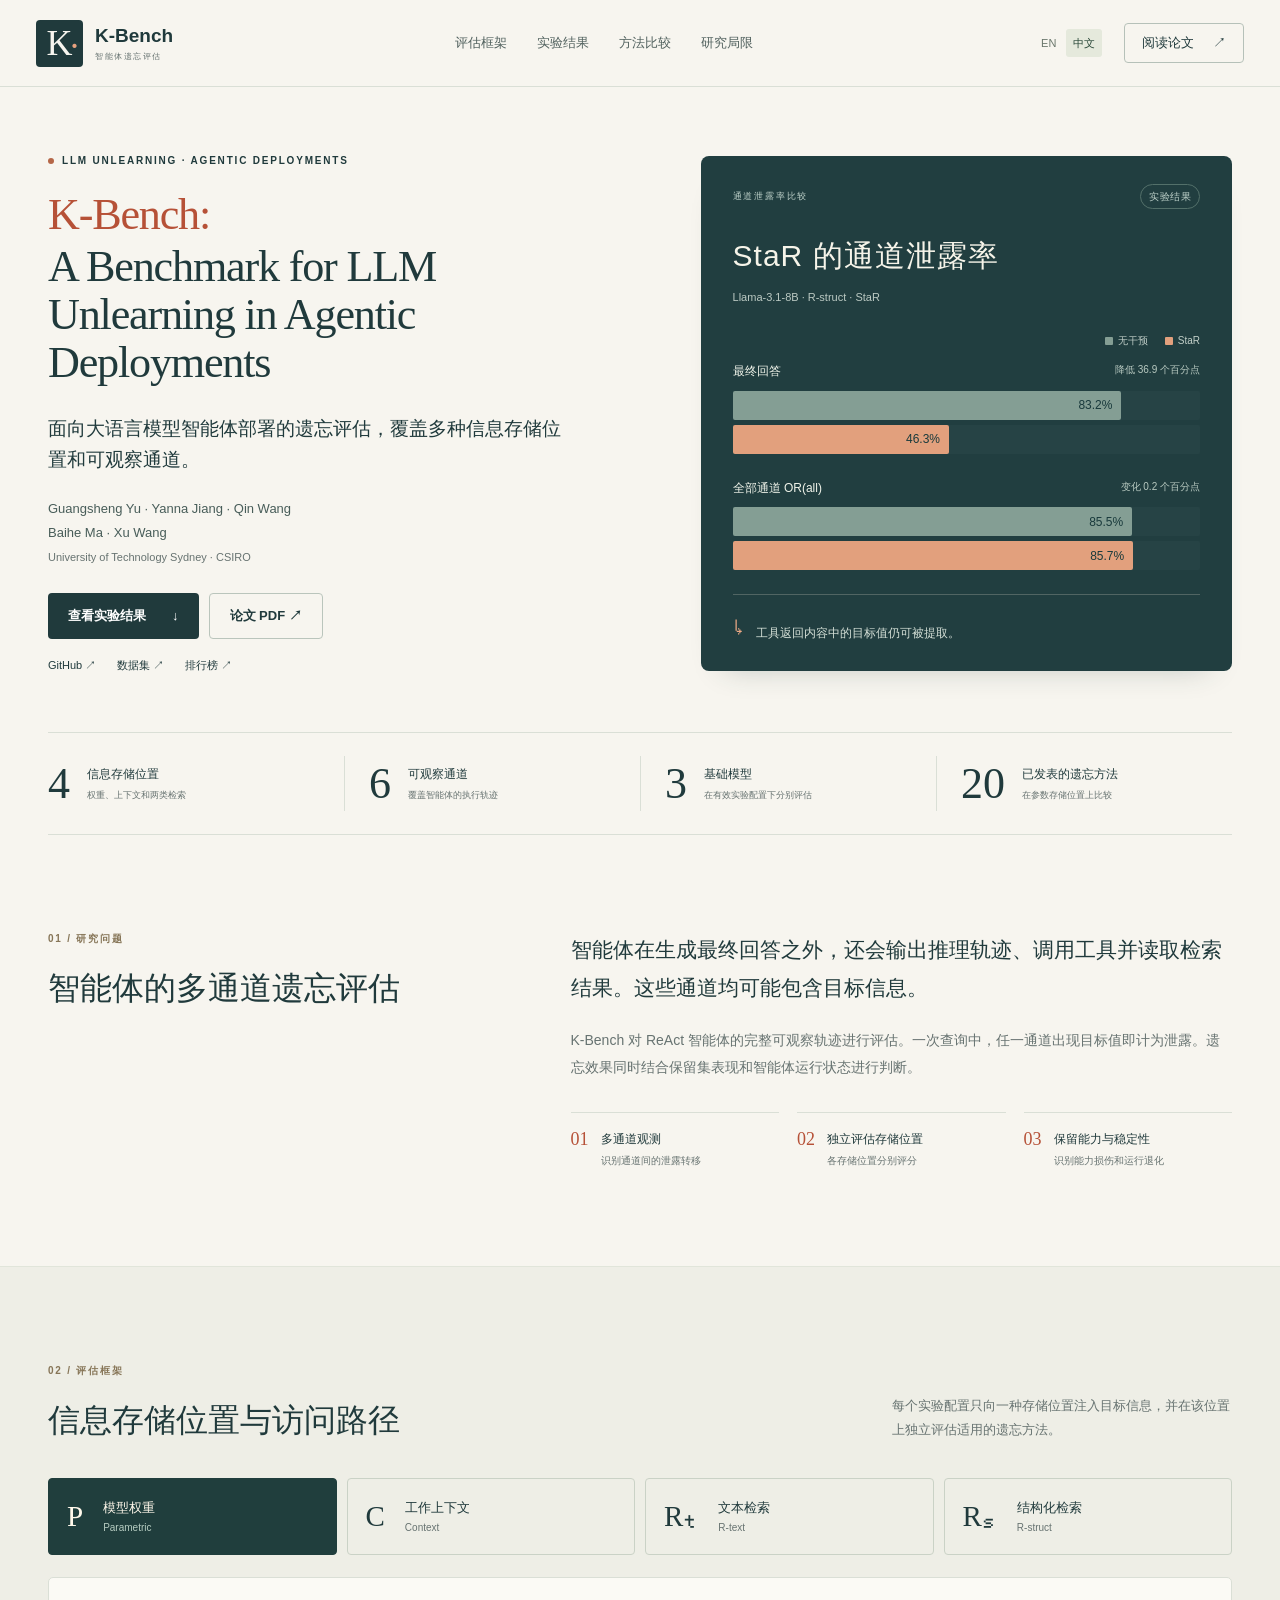
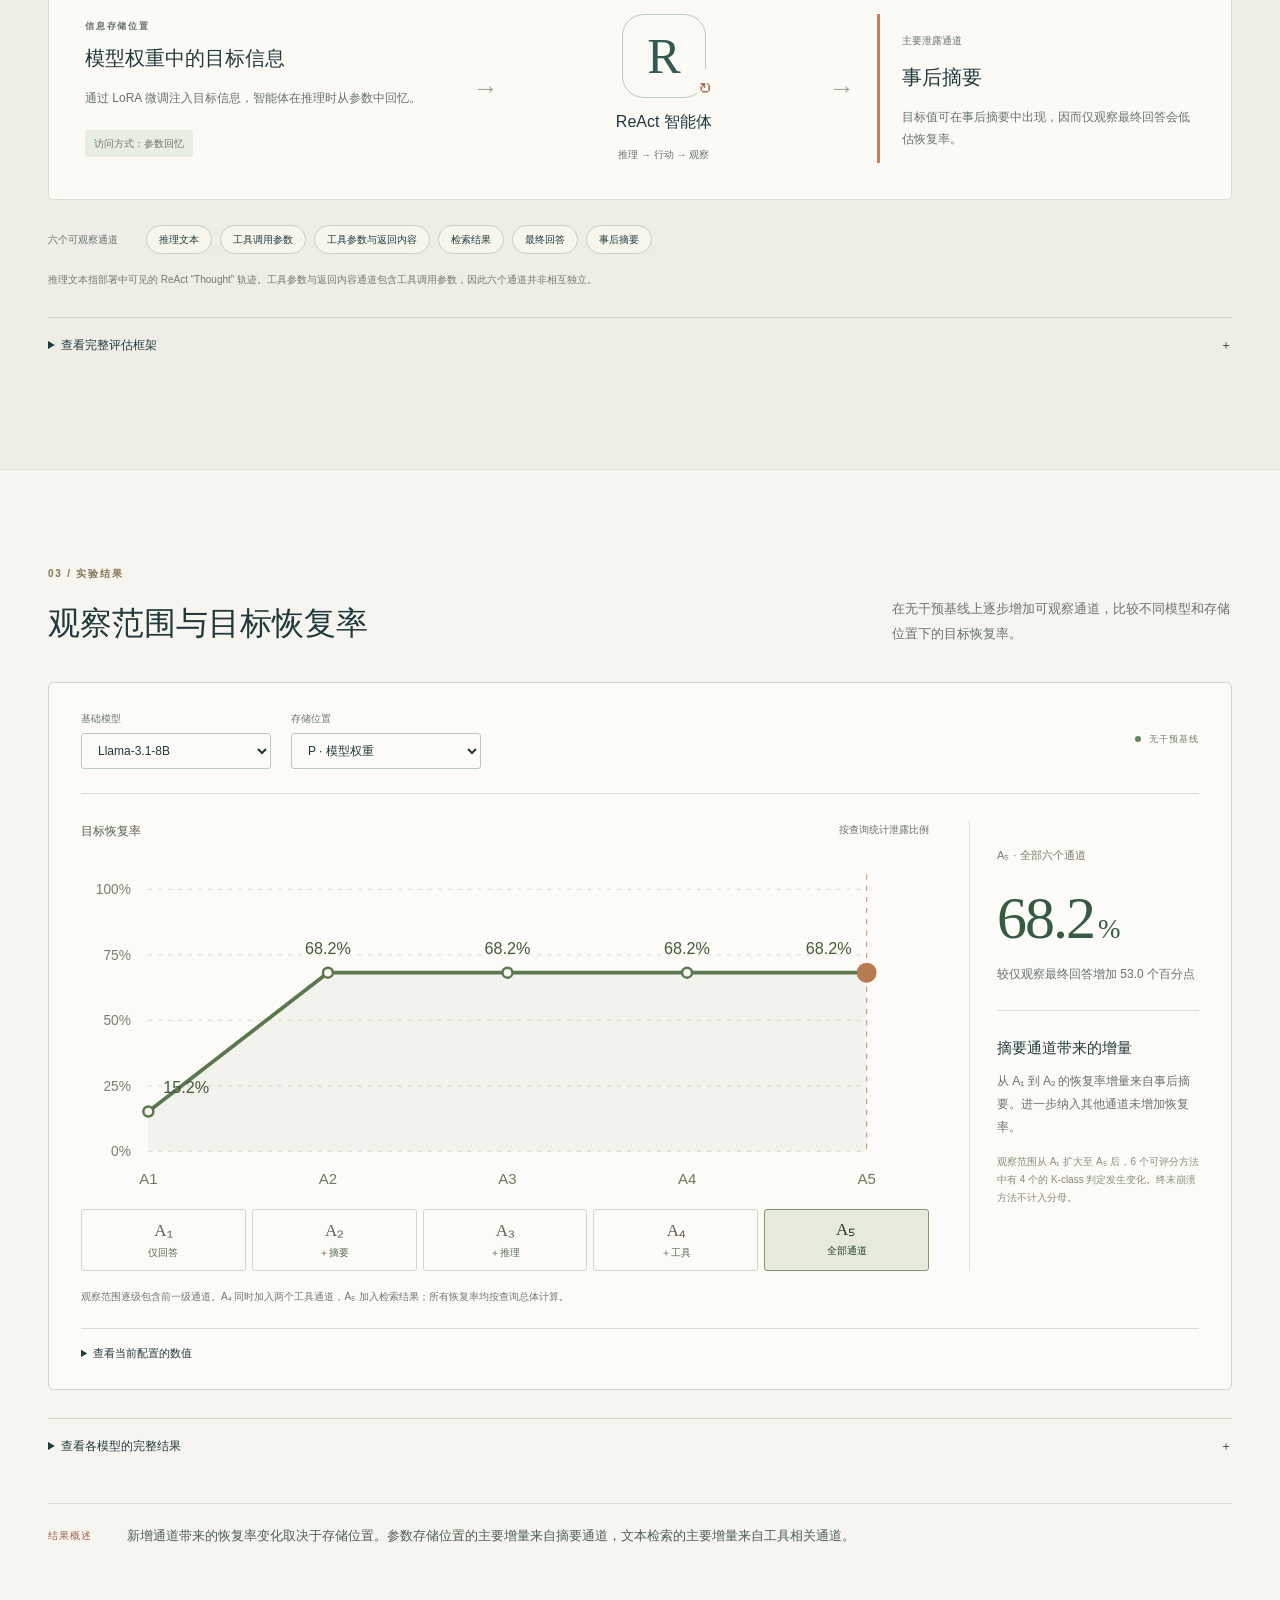
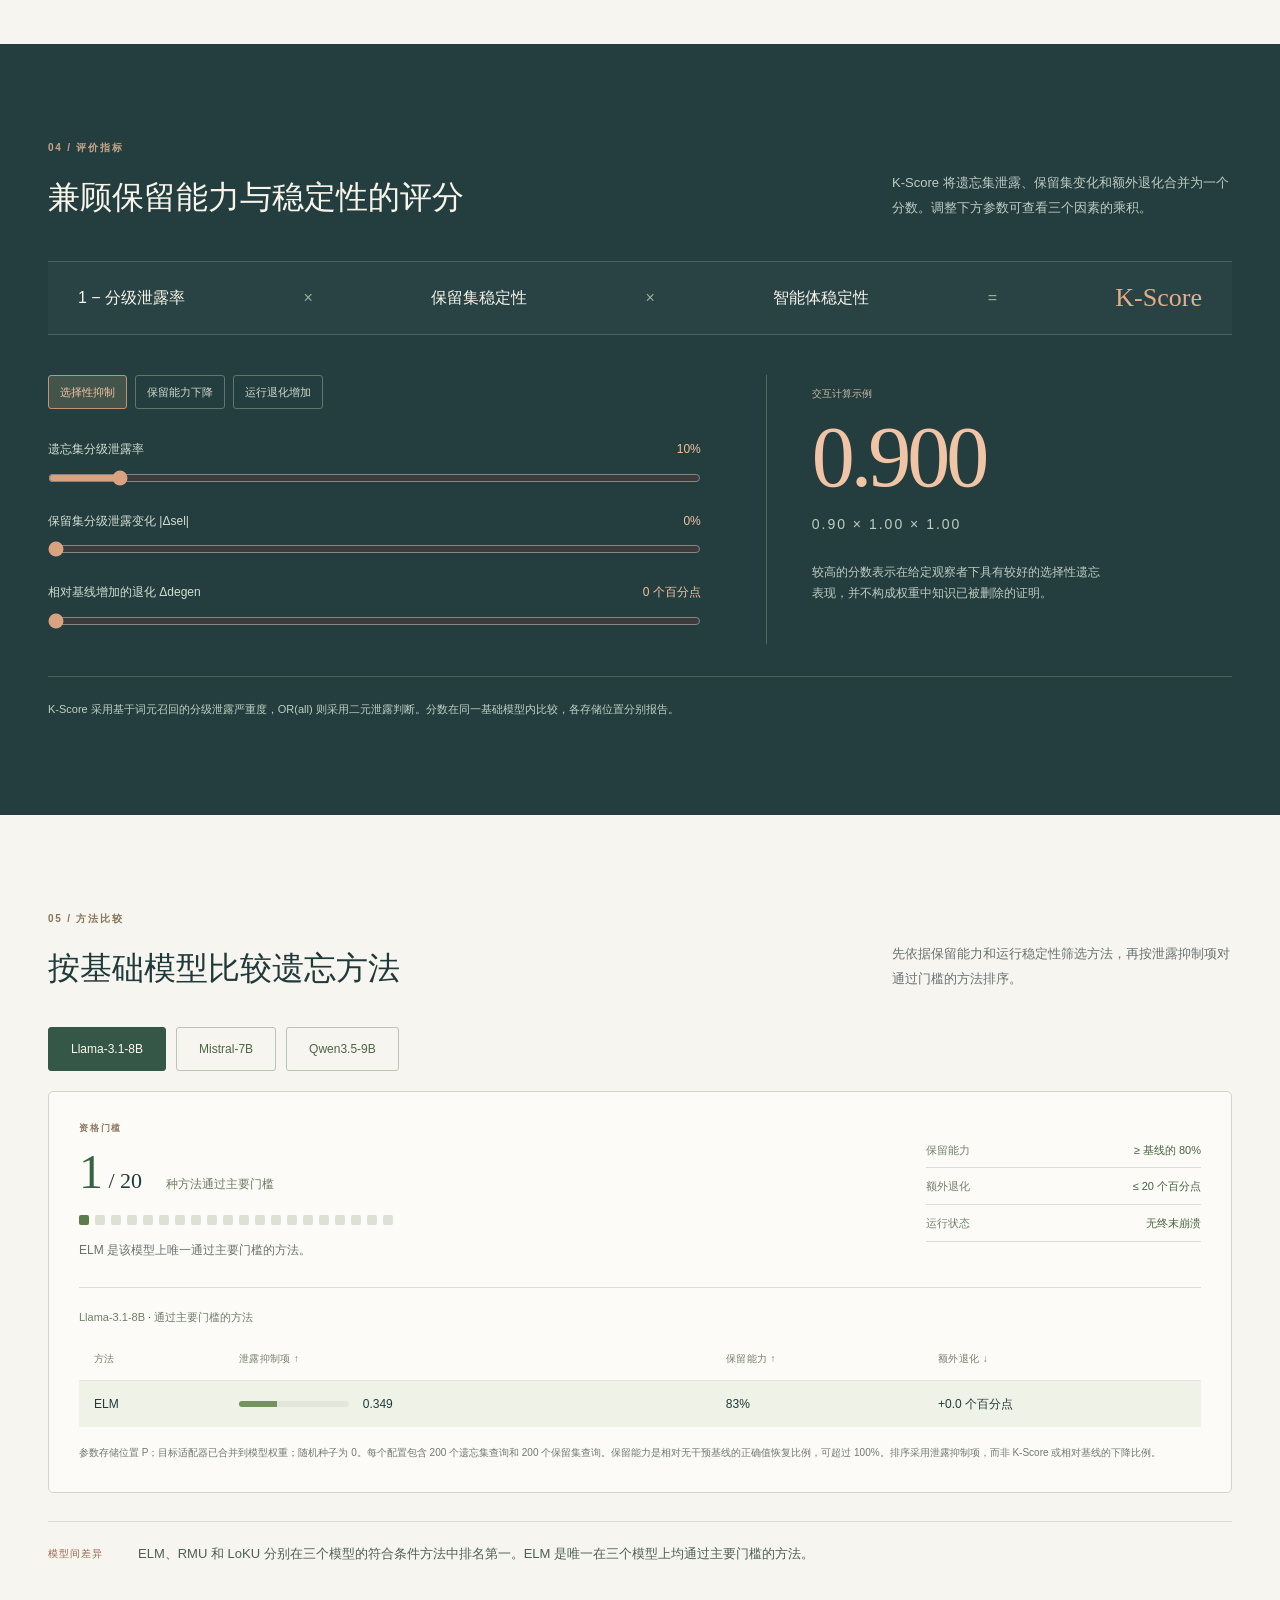
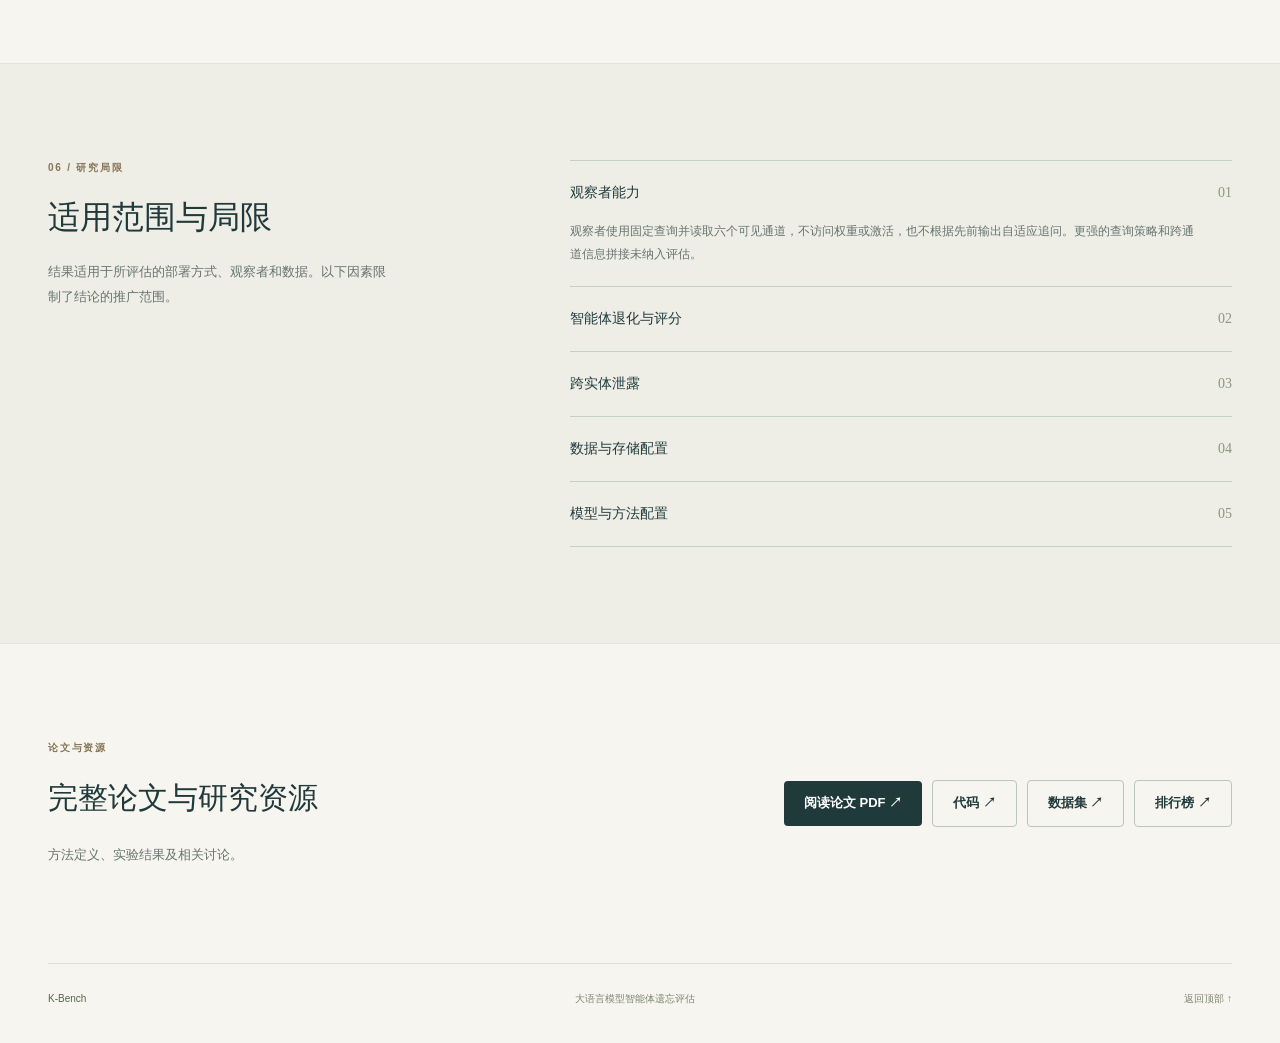
==== commit 34b8bdf0: "Link the leaderboard from the README and the project site" ====
--- a/docs/zh/index.html
+++ b/docs/zh/index.html
@@ -29,7 +29,7 @@
 <main id="main">
 <section aria-labelledby="paper-title" class="hero wrap"><div class="hero-copy"><div class="eyebrow"><span class="dot"></span> LLM UNLEARNING · AGENTIC DEPLOYMENTS</div>
 <h1 id="paper-title"><span>K-Bench:</span> A Benchmark for LLM Unlearning in Agentic Deployments</h1><p class="hero-subtitle">面向大语言模型智能体部署的遗忘评估，覆盖多种信息存储位置和可观察通道。</p><p class="authors">Guangsheng Yu · Yanna Jiang · Qin Wang<br/>Baihe Ma · Xu Wang</p><p class="affiliations">University of Technology Sydney · CSIRO</p><div class="actions"><a class="button primary" href="#evidence">查看实验结果 <span>↓</span></a><a class="button secondary" href="../paper.pdf" rel="noopener" target="_blank">论文 PDF ↗</a></div>
-<div class="source-links"><a href="https://github.com/OniReimu/kbench" rel="noopener" target="_blank">GitHub ↗</a><a href="https://huggingface.co/datasets/kbench/kbench-assets" rel="noopener" target="_blank">数据集 ↗</a></div>
+<div class="source-links"><a href="https://github.com/OniReimu/kbench" rel="noopener" target="_blank">GitHub ↗</a><a href="https://huggingface.co/datasets/kbench/kbench-assets" rel="noopener" target="_blank">数据集 ↗</a><a href="https://huggingface.co/spaces/kbench/K-Bench-Leaderboard" rel="noopener" target="_blank">排行榜 ↗</a></div>
 </div>
 <div class="hero-visual"><div class="visual-top"><span>通道泄露率比较</span><span class="pill">实验结果</span></div>
 <h2>StaR 的通道泄露率</h2><p class="visual-desc">Llama-3.1-8B · R-struct · StaR</p><div class="mini-legend"><span><i class="before"></i>无干预</span><span><i class="after"></i>StaR</span></div>
@@ -107,6 +107,6 @@
 <h2>适用范围与局限</h2><p>结果适用于所评估的部署方式、观察者和数据。以下因素限制了结论的推广范围。</p></div>
 <div class="limits-list"><details open=""><summary>观察者能力<span>01</span></summary><p>观察者使用固定查询并读取六个可见通道，不访问权重或激活，也不根据先前输出自适应追问。更强的查询策略和跨通道信息拼接未纳入评估。</p></details><details><summary>智能体退化与评分<span>02</span></summary><p>运行失败可能降低观测到的泄露率。K-Score 惩罚相对基线增加的退化，但基线已有退化时，终末崩溃未必对应零分，因此榜单另设运行状态门槛。</p></details><details><summary>跨实体泄露<span>03</span></summary><p>检测器主要匹配被查询实体的目标值。ECO 在检索场景中的输入扰动可能返回其他实体的记录，这类披露未被按查询实体匹配的检测器完整统计。</p></details><details><summary>数据与存储配置<span>04</span></summary><p>主要语料包含 5,000 个合成实体，真实格式个人信息的验证仅覆盖出生日期。实验分别测试单一存储位置，通过 LoRA 注入参数信息，尚未覆盖原生预训练记忆、混合存储或多语言部署。</p></details><details><summary>模型与方法配置<span>05</span></summary><p>模型与存储位置未构成完整的交叉实验设计：Mistral 的上下文基线未通过可测性门槛。权重方法采用共同目标和匹配预算，绝对数值不代表各方法原论文中的最优配置。</p></details></div>
 </div></section>
-<section class="wrap section paper-section" id="paper"><div><div class="eyebrow">论文与资源</div><h2>完整论文与研究资源</h2><p>方法定义、实验结果及相关讨论。</p></div><div class="paper-actions"><a class="button primary" href="../paper.pdf" rel="noopener" target="_blank">阅读论文 PDF ↗</a><a class="button secondary" href="https://github.com/OniReimu/kbench" rel="noopener" target="_blank">代码 ↗</a><a class="button secondary" href="https://huggingface.co/datasets/kbench/kbench-assets" rel="noopener" target="_blank">数据集 ↗</a></div></section>
+<section class="wrap section paper-section" id="paper"><div><div class="eyebrow">论文与资源</div><h2>完整论文与研究资源</h2><p>方法定义、实验结果及相关讨论。</p></div><div class="paper-actions"><a class="button primary" href="../paper.pdf" rel="noopener" target="_blank">阅读论文 PDF ↗</a><a class="button secondary" href="https://github.com/OniReimu/kbench" rel="noopener" target="_blank">代码 ↗</a><a class="button secondary" href="https://huggingface.co/datasets/kbench/kbench-assets" rel="noopener" target="_blank">数据集 ↗</a><a class="button secondary" href="https://huggingface.co/spaces/kbench/K-Bench-Leaderboard" rel="noopener" target="_blank">排行榜 ↗</a></div></section>
 </main><footer class="wrap"><a class="brand-footer" href="#top">K-Bench</a><span>大语言模型智能体遗忘评估</span><a href="#top">返回顶部 ↑</a></footer><noscript><div class="noscript">交互图需要启用 JavaScript。</div>
 </noscript></body></html>
